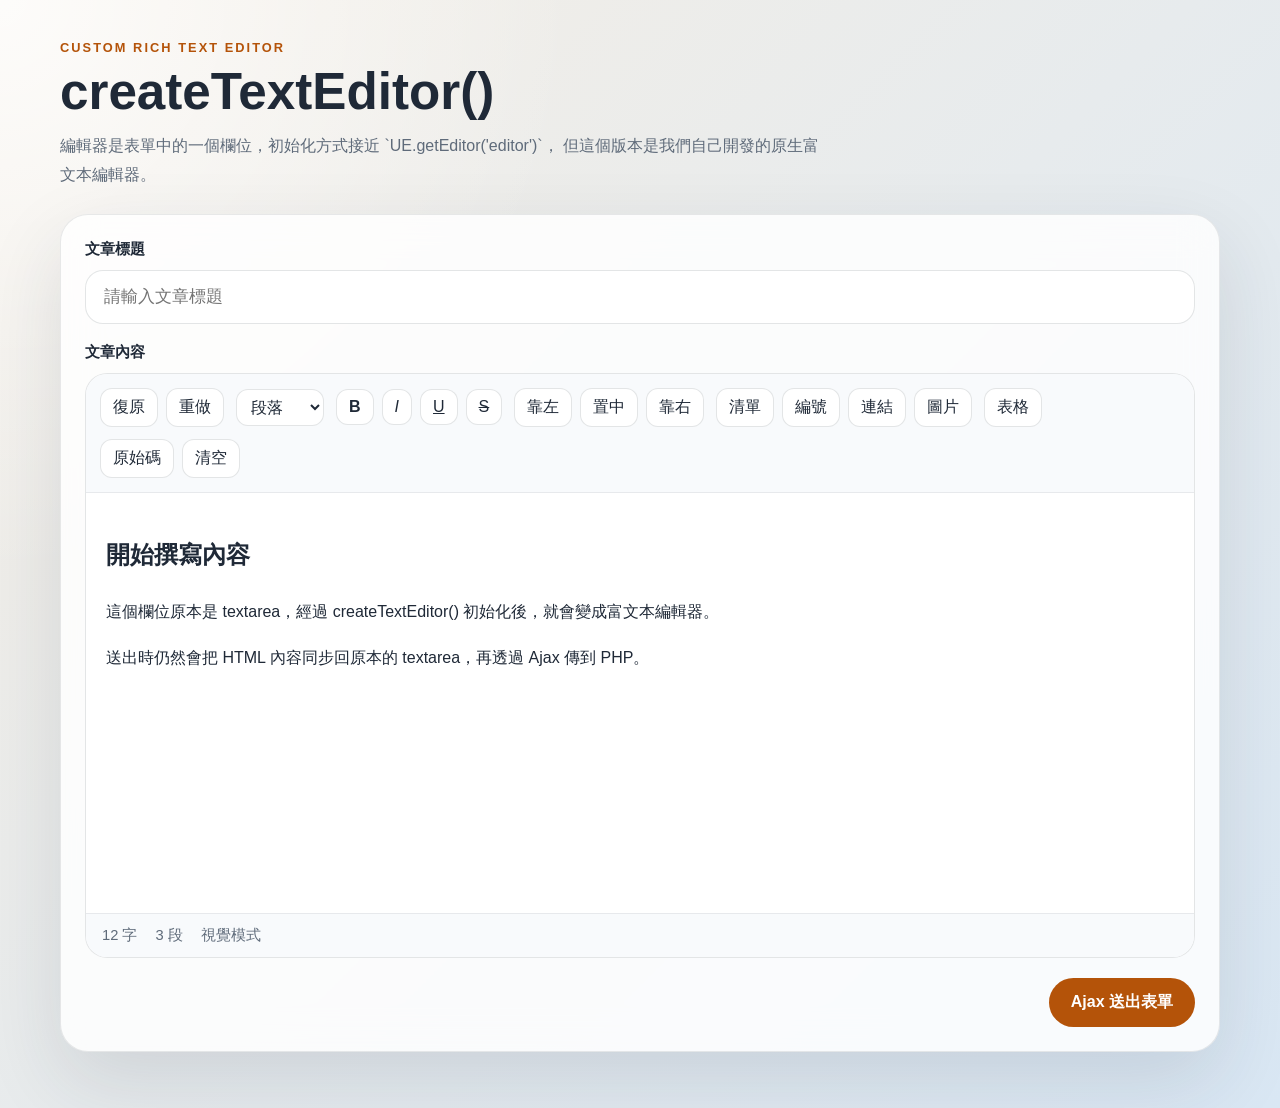
==== createTextEditor/index.html @ 41f6f9f8 "功能模組化，架構分離。" ====
<!DOCTYPE html>
<html lang="zh-Hant">
<head>
  <meta charset="UTF-8">
  <meta name="viewport" content="width=device-width, initial-scale=1.0">
  <title>createTextEditor Demo</title>
  <link rel="stylesheet" href="styles.css">
</head>
<body>
  <main class="page">
    <section class="hero">
      <p class="hero__eyebrow">Custom Rich Text Editor</p>
      <h1 class="hero__title">createTextEditor()</h1>
      <p class="hero__copy">
        編輯器是表單中的一個欄位，初始化方式接近 `UE.getEditor('editor')`，
        但這個版本是我們自己開發的原生富文本編輯器。
      </p>
    </section>

    <section class="card">
      <form id="article-form" class="form">
        <div class="field">
          <label class="field__label" for="title">文章標題</label>
          <input id="title" name="title" class="field__input" type="text" placeholder="請輸入文章標題">
        </div>

        <div class="field">
          <label class="field__label" for="editor">文章內容</label>
          <textarea id="editor" name="editor">
<h2>開始撰寫內容</h2>
<p>這個欄位原本是 textarea，經過 createTextEditor() 初始化後，就會變成富文本編輯器。</p>
<p>送出時仍然會把 HTML 內容同步回原本的 textarea，再透過 Ajax 傳到 PHP。</p>
          </textarea>
        </div>

        <div class="form__actions">
          <button class="button" type="submit">Ajax 送出表單</button>
        </div>
      </form>
    </section>

    <section id="response-panel" class="card response" hidden>
      <p class="response__eyebrow">Server Response</p>
      <h2 id="response-title" class="response__title"></h2>
      <p id="response-meta" class="response__meta"></p>
      <div id="response-content" class="response__content"></div>
    </section>
  </main>

  <script src="editor.js"></script>
  <script src="app.js"></script>
</body>
</html>
---- createTextEditor/styles.css ----
:root {
  --bg-start: #f5efe6;
  --bg-end: #d9e7f4;
  --panel: rgba(255, 255, 255, 0.82);
  --panel-border: rgba(31, 41, 55, 0.1);
  --text-main: #1f2937;
  --text-soft: #5f6b7a;
  --accent: #b45309;
  --accent-strong: #92400e;
  --shadow: 0 30px 80px rgba(31, 41, 55, 0.12);
}

* {
  box-sizing: border-box;
}

body {
  margin: 0;
  min-height: 100vh;
  font-family: "Segoe UI", "Noto Sans TC", sans-serif;
  color: var(--text-main);
  background:
    radial-gradient(circle at top left, rgba(255, 255, 255, 0.82), transparent 34%),
    linear-gradient(135deg, var(--bg-start), var(--bg-end));
}

.page {
  width: min(1160px, calc(100% - 32px));
  margin: 0 auto;
  padding: 40px 0 56px;
}

.hero {
  margin-bottom: 24px;
}

.hero__eyebrow,
.response__eyebrow {
  margin: 0 0 12px;
  font-size: 0.8rem;
  font-weight: 700;
  letter-spacing: 0.16em;
  text-transform: uppercase;
  color: var(--accent);
}

.hero__title {
  margin: 0;
  font-size: clamp(2.6rem, 4vw, 4.6rem);
  line-height: 0.96;
}

.hero__copy {
  width: min(760px, 100%);
  margin: 16px 0 0;
  line-height: 1.8;
  color: var(--text-soft);
}

.card {
  backdrop-filter: blur(18px);
  background: var(--panel);
  border: 1px solid var(--panel-border);
  border-radius: 28px;
  box-shadow: var(--shadow);
  padding: 24px;
}

.card + .card {
  margin-top: 28px;
}

.field + .field {
  margin-top: 18px;
}

.field__label {
  display: block;
  margin-bottom: 10px;
  font-size: 0.95rem;
  font-weight: 700;
}

.field__input {
  width: 100%;
  padding: 16px 18px;
  border: 1px solid rgba(31, 41, 55, 0.12);
  border-radius: 18px;
  background: rgba(255, 255, 255, 0.9);
  color: var(--text-main);
  font: inherit;
  font-size: 1.05rem;
}

.field__input:focus {
  outline: 0;
  border-color: rgba(180, 83, 9, 0.35);
}

.form__actions {
  display: flex;
  justify-content: flex-end;
  margin-top: 20px;
}

.button {
  border: 0;
  border-radius: 999px;
  padding: 14px 22px;
  background: var(--accent);
  color: #fff;
  font: inherit;
  font-weight: 700;
  cursor: pointer;
}

.button:hover,
.button:focus-visible {
  background: var(--accent-strong);
  outline: none;
}

.editor-textarea {
  display: none;
}

.te {
  overflow: hidden;
  border: 1px solid rgba(31, 41, 55, 0.12);
  border-radius: 22px;
  background: rgba(255, 255, 255, 0.9);
}

.te__toolbar {
  display: flex;
  flex-wrap: wrap;
  gap: 12px;
  padding: 14px;
  border-bottom: 1px solid rgba(31, 41, 55, 0.08);
  background: rgba(248, 250, 252, 0.9);
}

.te__group {
  display: flex;
  flex-wrap: wrap;
  gap: 8px;
  align-items: center;
}

.te__table-tools {
  position: relative;
}

.te__table-menu {
  position: absolute;
  z-index: 10;
  top: calc(100% + 8px);
  left: 0;
  display: grid;
  gap: 10px;
  min-width: 190px;
  padding: 12px;
  border: 1px solid rgba(31, 41, 55, 0.14);
  border-radius: 8px;
  background: #fff;
  box-shadow: 0 14px 34px rgba(31, 41, 55, 0.16);
}

.te__table-menu[hidden],
.te__image-tools[hidden],
.te__cell-tools[hidden] {
  display: none;
}

.te__menu-field {
  display: grid;
  grid-template-columns: 44px 1fr;
  gap: 10px;
  align-items: center;
  color: var(--text-soft);
  font-size: 0.92rem;
}

.te__button,
.te__select,
.te__number {
  border: 1px solid rgba(31, 41, 55, 0.12);
  border-radius: 12px;
  background: #fff;
  color: var(--text-main);
  font: inherit;
}

.te__button {
  padding: 8px 12px;
  cursor: pointer;
}

.te__button:hover,
.te__button:focus-visible,
.te__select:focus-visible,
.te__number:focus-visible {
  outline: none;
  border-color: rgba(180, 83, 9, 0.35);
  background: rgba(255, 247, 237, 1);
}

.te__select,
.te__number {
  padding: 8px 10px;
}

.te__number {
  width: 64px;
}

.te__muted {
  color: var(--text-soft);
}

.te__image-tools,
.te__cell-tools {
  display: flex;
  flex-wrap: wrap;
  gap: 10px;
  align-items: center;
  padding: 12px 14px;
  border-bottom: 1px solid rgba(31, 41, 55, 0.08);
  background: rgba(255, 247, 237, 0.72);
}

.te__image-label {
  font-size: 0.92rem;
  font-weight: 700;
}

.te__range {
  width: min(220px, 42vw);
}

.te__surface,
.te__source {
  width: 100%;
  min-height: 420px;
  padding: 20px;
  border: 0;
  background: transparent;
  color: var(--text-main);
  font: inherit;
  line-height: 1.85;
}

.te__surface:focus,
.te__source:focus {
  outline: none;
}

.te__surface:empty::before {
  content: attr(data-placeholder);
  color: #94a3b8;
}

.te__status {
  display: flex;
  gap: 18px;
  padding: 12px 16px;
  border-top: 1px solid rgba(31, 41, 55, 0.08);
  background: rgba(248, 250, 252, 0.9);
  color: var(--text-soft);
  font-size: 0.92rem;
}

.te__surface img,
.response__content img {
  max-width: 100%;
  height: auto;
  border-radius: 14px;
}

.te__surface img.te__image--selected {
  outline: 3px solid rgba(180, 83, 9, 0.5);
  outline-offset: 3px;
}

.te__surface th.te__cell--selected,
.te__surface td.te__cell--selected {
  outline: 3px solid rgba(180, 83, 9, 0.5);
  outline-offset: -3px;
}

.te__surface table,
.response__content table {
  width: 100%;
  border-collapse: collapse;
}

.te__surface th,
.te__surface td,
.response__content th,
.response__content td {
  padding: 10px;
  border: 1px solid rgba(31, 41, 55, 0.14);
}

.response__title {
  margin: 0 0 10px;
}

.response__meta {
  margin: 0 0 16px;
  color: var(--text-soft);
}

.response__content {
  line-height: 1.85;
}

@media (max-width: 720px) {
  .page {
    width: min(100% - 20px, 1160px);
  }

  .card {
    padding: 18px;
  }

  .button {
    width: 100%;
  }
}
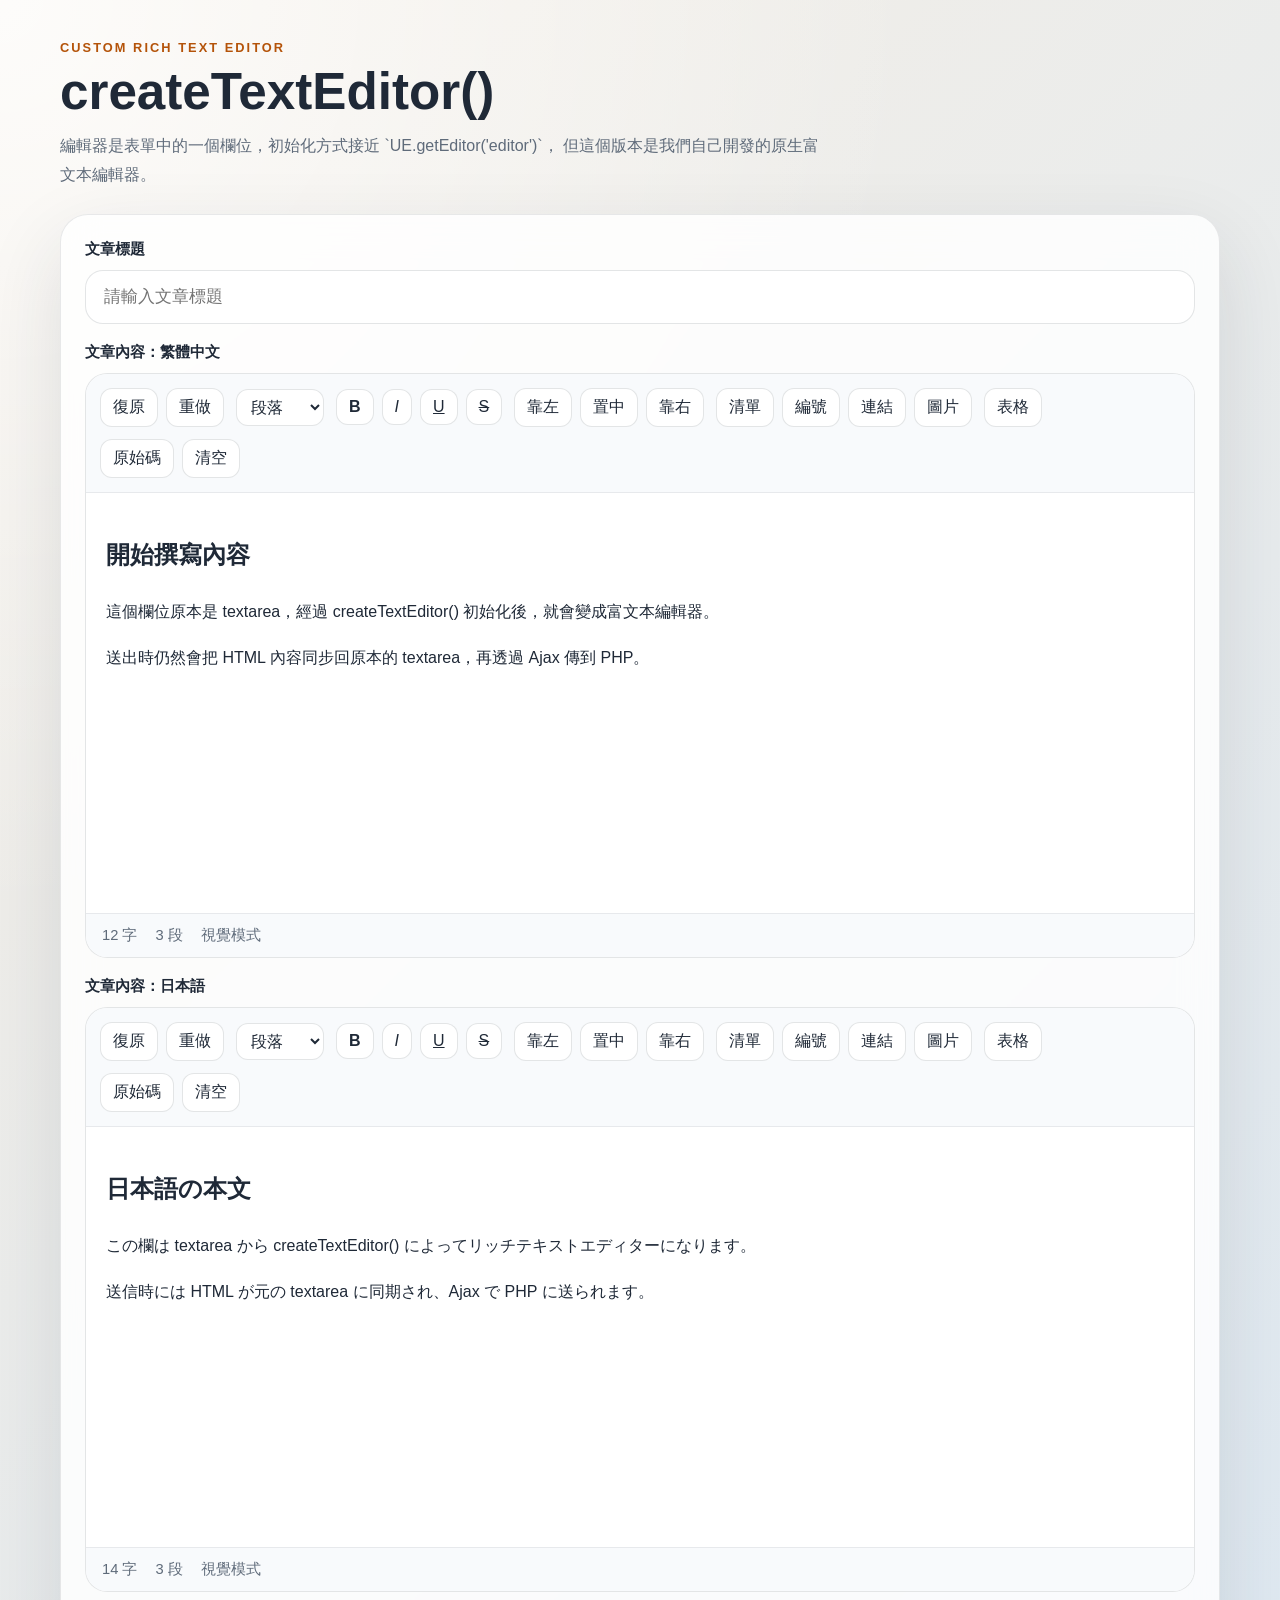
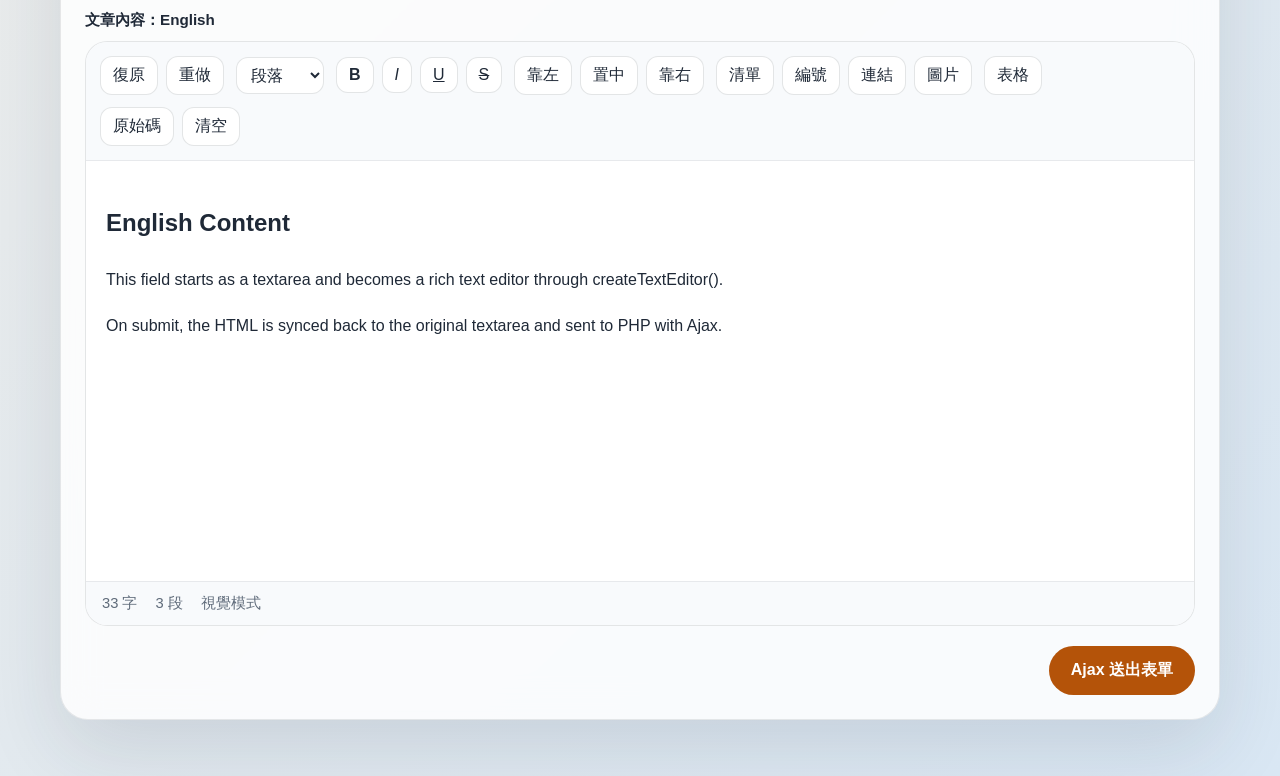
==== commit 0c232bc0: "文本編輯器-V5.0.0 1.將元件改成可多實例使用。 2.改成三個「文章內容」編輯器，分別是繁體中文、日本語、English，用來驗證元件是否真正可多實例。" ====
--- a/createTextEditor/index.html
+++ b/createTextEditor/index.html
@@ -25,11 +25,29 @@
         </div>
 
         <div class="field">
-          <label class="field__label" for="editor">文章內容</label>
-          <textarea id="editor" name="editor">
+          <label class="field__label" for="editor-zh">文章內容：繁體中文</label>
+          <textarea id="editor-zh" name="editor_zh" class="js-text-editor" placeholder="請輸入繁體中文內容">
 <h2>開始撰寫內容</h2>
 <p>這個欄位原本是 textarea，經過 createTextEditor() 初始化後，就會變成富文本編輯器。</p>
 <p>送出時仍然會把 HTML 內容同步回原本的 textarea，再透過 Ajax 傳到 PHP。</p>
+          </textarea>
+        </div>
+
+        <div class="field">
+          <label class="field__label" for="editor-ja">文章內容：日本語</label>
+          <textarea id="editor-ja" name="editor_ja" class="js-text-editor" placeholder="日本語の内容を入力してください">
+<h2>日本語の本文</h2>
+<p>この欄は textarea から createTextEditor() によってリッチテキストエディターになります。</p>
+<p>送信時には HTML が元の textarea に同期され、Ajax で PHP に送られます。</p>
+          </textarea>
+        </div>
+
+        <div class="field">
+          <label class="field__label" for="editor-en">文章內容：English</label>
+          <textarea id="editor-en" name="editor_en" class="js-text-editor" placeholder="Enter English content">
+<h2>English Content</h2>
+<p>This field starts as a textarea and becomes a rich text editor through createTextEditor().</p>
+<p>On submit, the HTML is synced back to the original textarea and sent to PHP with Ajax.</p>
           </textarea>
         </div>
 
@@ -43,7 +61,7 @@
       <p class="response__eyebrow">Server Response</p>
       <h2 id="response-title" class="response__title"></h2>
       <p id="response-meta" class="response__meta"></p>
-      <div id="response-content" class="response__content"></div>
+      <div id="response-content" class="response__content response__grid"></div>
     </section>
   </main>
 
--- a/createTextEditor/styles.css
+++ b/createTextEditor/styles.css
@@ -315,6 +315,23 @@
   line-height: 1.85;
 }
 
+.response__grid {
+  display: grid;
+  gap: 18px;
+}
+
+.response__language {
+  padding: 16px;
+  border: 1px solid rgba(31, 41, 55, 0.12);
+  border-radius: 8px;
+  background: rgba(255, 255, 255, 0.7);
+}
+
+.response__language h3 {
+  margin: 0 0 10px;
+  font-size: 1rem;
+}
+
 @media (max-width: 720px) {
   .page {
     width: min(100% - 20px, 1160px);
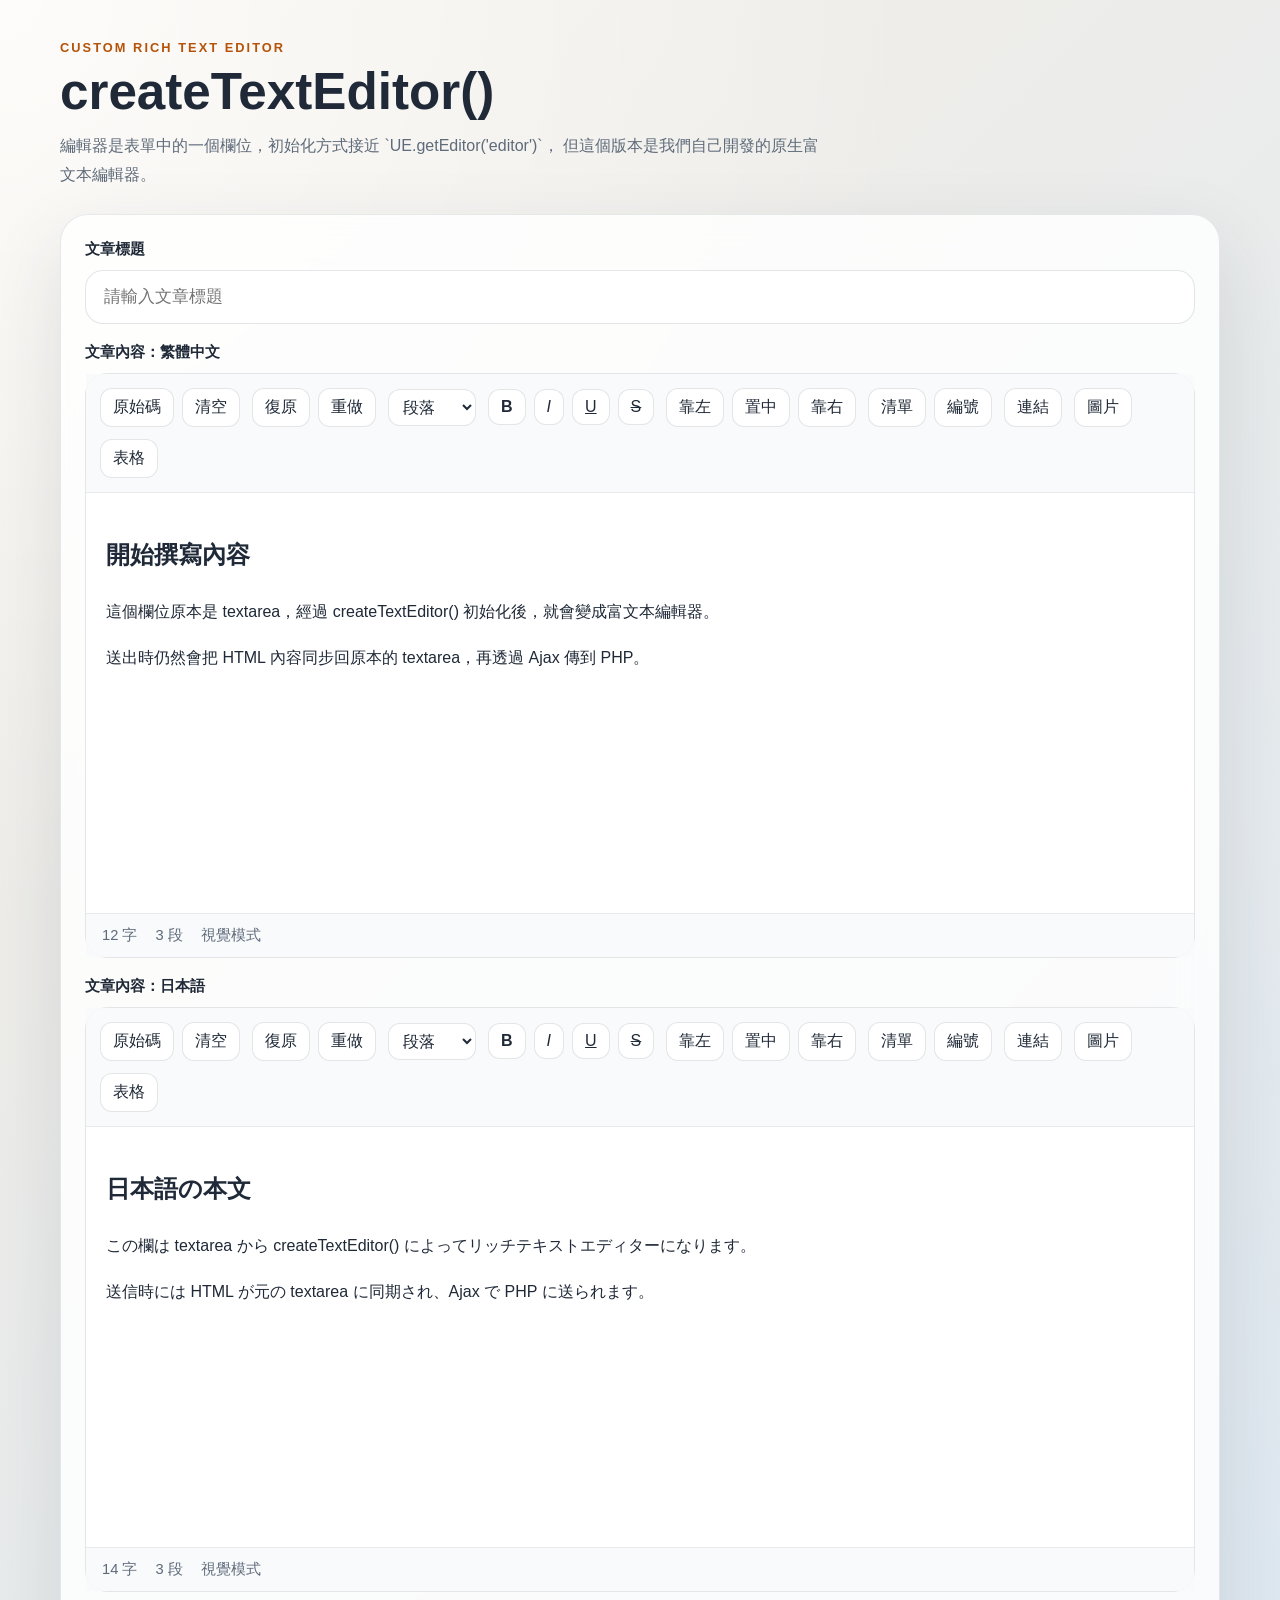
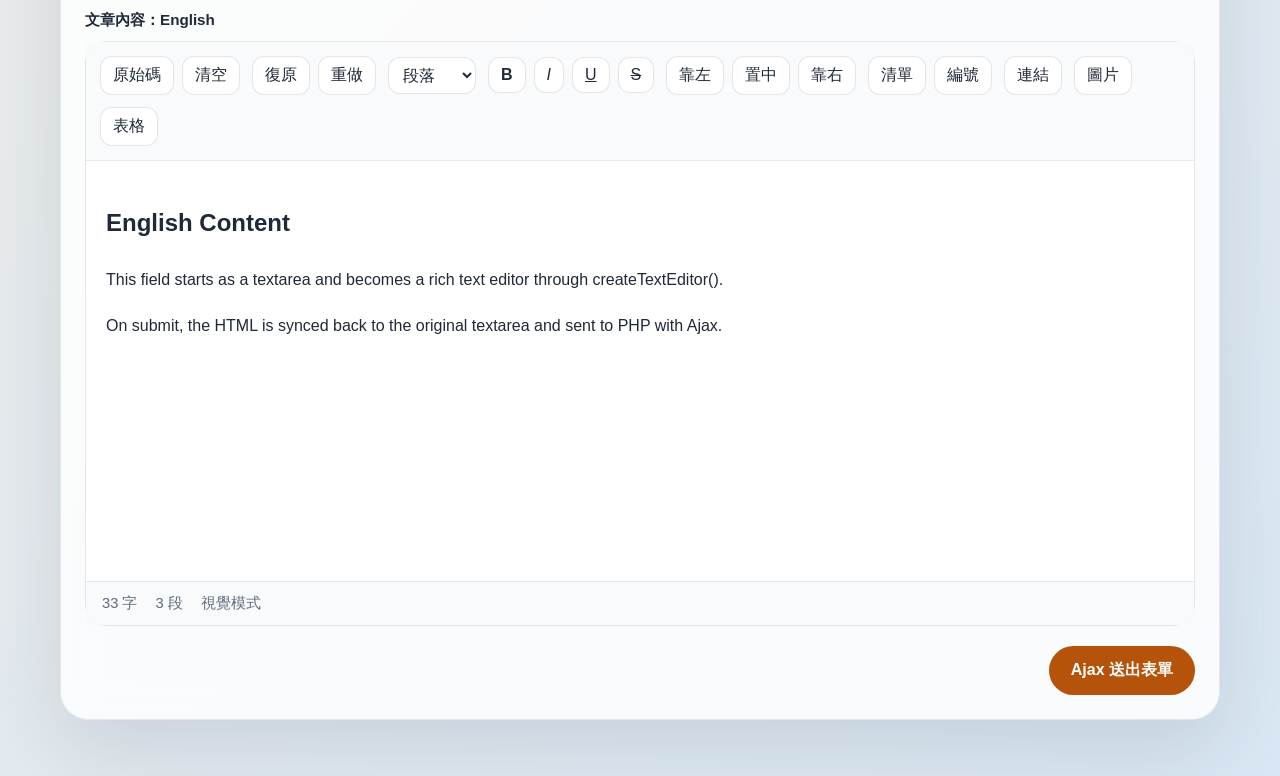
==== commit e86314c5: "文本編輯器-V6.0.0 1.將該元件專用的文件獨立抽取出來，做成一個外掛只需引入 editor.js 與 editor.css。 2.圖片上傳所使用的 upload.php 文件，可自行開發或是使用" ====
--- a/createTextEditor/index.html
+++ b/createTextEditor/index.html
@@ -5,6 +5,7 @@
   <meta name="viewport" content="width=device-width, initial-scale=1.0">
   <title>createTextEditor Demo</title>
   <link rel="stylesheet" href="styles.css">
+  <link rel="stylesheet" href="editor.css">
 </head>
 <body>
   <main class="page">
--- a/createTextEditor/styles.css
+++ b/createTextEditor/styles.css
@@ -120,182 +120,17 @@
   outline: none;
 }
 
-.editor-textarea {
-  display: none;
-}
-
-.te {
-  overflow: hidden;
-  border: 1px solid rgba(31, 41, 55, 0.12);
-  border-radius: 22px;
-  background: rgba(255, 255, 255, 0.9);
-}
-
-.te__toolbar {
-  display: flex;
-  flex-wrap: wrap;
-  gap: 12px;
-  padding: 14px;
-  border-bottom: 1px solid rgba(31, 41, 55, 0.08);
-  background: rgba(248, 250, 252, 0.9);
-}
-
-.te__group {
-  display: flex;
-  flex-wrap: wrap;
-  gap: 8px;
-  align-items: center;
-}
-
-.te__table-tools {
-  position: relative;
-}
-
-.te__table-menu {
-  position: absolute;
-  z-index: 10;
-  top: calc(100% + 8px);
-  left: 0;
-  display: grid;
-  gap: 10px;
-  min-width: 190px;
-  padding: 12px;
-  border: 1px solid rgba(31, 41, 55, 0.14);
-  border-radius: 8px;
-  background: #fff;
-  box-shadow: 0 14px 34px rgba(31, 41, 55, 0.16);
-}
-
-.te__table-menu[hidden],
-.te__image-tools[hidden],
-.te__cell-tools[hidden] {
-  display: none;
-}
-
-.te__menu-field {
-  display: grid;
-  grid-template-columns: 44px 1fr;
-  gap: 10px;
-  align-items: center;
-  color: var(--text-soft);
-  font-size: 0.92rem;
-}
-
-.te__button,
-.te__select,
-.te__number {
-  border: 1px solid rgba(31, 41, 55, 0.12);
-  border-radius: 12px;
-  background: #fff;
-  color: var(--text-main);
-  font: inherit;
-}
-
-.te__button {
-  padding: 8px 12px;
-  cursor: pointer;
-}
-
-.te__button:hover,
-.te__button:focus-visible,
-.te__select:focus-visible,
-.te__number:focus-visible {
-  outline: none;
-  border-color: rgba(180, 83, 9, 0.35);
-  background: rgba(255, 247, 237, 1);
-}
-
-.te__select,
-.te__number {
-  padding: 8px 10px;
-}
-
-.te__number {
-  width: 64px;
-}
-
-.te__muted {
-  color: var(--text-soft);
-}
-
-.te__image-tools,
-.te__cell-tools {
-  display: flex;
-  flex-wrap: wrap;
-  gap: 10px;
-  align-items: center;
-  padding: 12px 14px;
-  border-bottom: 1px solid rgba(31, 41, 55, 0.08);
-  background: rgba(255, 247, 237, 0.72);
-}
-
-.te__image-label {
-  font-size: 0.92rem;
-  font-weight: 700;
-}
-
-.te__range {
-  width: min(220px, 42vw);
-}
-
-.te__surface,
-.te__source {
-  width: 100%;
-  min-height: 420px;
-  padding: 20px;
-  border: 0;
-  background: transparent;
-  color: var(--text-main);
-  font: inherit;
-  line-height: 1.85;
-}
-
-.te__surface:focus,
-.te__source:focus {
-  outline: none;
-}
-
-.te__surface:empty::before {
-  content: attr(data-placeholder);
-  color: #94a3b8;
-}
-
-.te__status {
-  display: flex;
-  gap: 18px;
-  padding: 12px 16px;
-  border-top: 1px solid rgba(31, 41, 55, 0.08);
-  background: rgba(248, 250, 252, 0.9);
-  color: var(--text-soft);
-  font-size: 0.92rem;
-}
-
-.te__surface img,
 .response__content img {
   max-width: 100%;
   height: auto;
   border-radius: 14px;
 }
 
-.te__surface img.te__image--selected {
-  outline: 3px solid rgba(180, 83, 9, 0.5);
-  outline-offset: 3px;
-}
-
-.te__surface th.te__cell--selected,
-.te__surface td.te__cell--selected {
-  outline: 3px solid rgba(180, 83, 9, 0.5);
-  outline-offset: -3px;
-}
-
-.te__surface table,
 .response__content table {
   width: 100%;
   border-collapse: collapse;
 }
 
-.te__surface th,
-.te__surface td,
 .response__content th,
 .response__content td {
   padding: 10px;
--- a/createTextEditor/editor.css
+++ b/createTextEditor/editor.css
@@ -0,0 +1,183 @@
+/* createTextEditor component styles. */
+.editor-textarea {
+  display: none;
+}
+
+.te {
+  --te-text-main: #1f2937;
+  --te-text-soft: #5f6b7a;
+  --te-focus: rgba(180, 83, 9, 0.35);
+  --te-focus-background: #fff7ed;
+  overflow: visible;
+  border: 1px solid rgba(31, 41, 55, 0.12);
+  border-radius: 22px;
+  background: rgba(255, 255, 255, 0.9);
+  color: var(--te-text-main);
+}
+
+.te__toolbar {
+  display: flex;
+  flex-wrap: wrap;
+  gap: 12px;
+  padding: 14px;
+  border-bottom: 1px solid rgba(31, 41, 55, 0.08);
+  background: rgba(248, 250, 252, 0.9);
+}
+
+.te__group {
+  display: flex;
+  flex-wrap: wrap;
+  gap: 8px;
+  align-items: center;
+}
+
+.te__table-tools {
+  position: relative;
+}
+
+.te__table-menu {
+  position: absolute;
+  top: calc(100% + 8px);
+  z-index: 1000;
+  display: grid;
+  gap: 10px;
+  min-width: 190px;
+  max-width: calc(100vw - 24px);
+  padding: 12px;
+  border: 1px solid rgba(31, 41, 55, 0.14);
+  border-radius: 8px;
+  background: #fff;
+  box-shadow: 0 14px 34px rgba(31, 41, 55, 0.16);
+}
+
+.te__table-menu[hidden],
+.te__image-tools[hidden],
+.te__cell-tools[hidden] {
+  display: none;
+}
+
+.te__menu-field {
+  display: grid;
+  grid-template-columns: 44px 1fr;
+  gap: 10px;
+  align-items: center;
+  color: var(--te-text-soft);
+  font-size: 0.92rem;
+}
+
+.te__button,
+.te__select,
+.te__number {
+  border: 1px solid rgba(31, 41, 55, 0.12);
+  border-radius: 12px;
+  background: #fff;
+  color: var(--te-text-main);
+  font: inherit;
+}
+
+.te__button {
+  padding: 8px 12px;
+  cursor: pointer;
+}
+
+.te__button:hover,
+.te__button:focus-visible,
+.te__select:focus-visible,
+.te__number:focus-visible {
+  outline: none;
+  border-color: var(--te-focus);
+  background: var(--te-focus-background);
+}
+
+.te__select,
+.te__number {
+  padding: 8px 10px;
+}
+
+.te__number {
+  width: 64px;
+}
+
+.te__muted {
+  color: var(--te-text-soft);
+}
+
+.te__image-tools,
+.te__cell-tools {
+  display: flex;
+  flex-wrap: wrap;
+  gap: 10px;
+  align-items: center;
+  padding: 12px 14px;
+  border-bottom: 1px solid rgba(31, 41, 55, 0.08);
+  background: rgba(255, 247, 237, 0.72);
+}
+
+.te__image-label {
+  font-size: 0.92rem;
+  font-weight: 700;
+}
+
+.te__range {
+  width: min(220px, 42vw);
+}
+
+.te__surface,
+.te__source {
+  width: 100%;
+  min-height: 420px;
+  padding: 20px;
+  border: 0;
+  background: transparent;
+  color: var(--te-text-main);
+  font: inherit;
+  line-height: 1.85;
+}
+
+.te__surface:focus,
+.te__source:focus {
+  outline: none;
+}
+
+.te__surface:empty::before {
+  content: attr(data-placeholder);
+  color: #94a3b8;
+}
+
+.te__status {
+  display: flex;
+  gap: 18px;
+  padding: 12px 16px;
+  border-top: 1px solid rgba(31, 41, 55, 0.08);
+  background: rgba(248, 250, 252, 0.9);
+  color: var(--te-text-soft);
+  font-size: 0.92rem;
+}
+
+.te__surface img {
+  max-width: 100%;
+  height: auto;
+  border-radius: 14px;
+}
+
+.te__surface img.te__image--selected {
+  outline: 3px solid rgba(180, 83, 9, 0.5);
+  outline-offset: 3px;
+}
+
+.te__surface th.te__cell--selected,
+.te__surface td.te__cell--selected {
+  outline: 3px solid rgba(180, 83, 9, 0.5);
+  outline-offset: -3px;
+}
+
+.te__surface table {
+  width: 100%;
+  border-collapse: collapse;
+}
+
+.te__surface th,
+.te__surface td {
+  padding: 10px;
+  border: 1px solid rgba(31, 41, 55, 0.14);
+}
